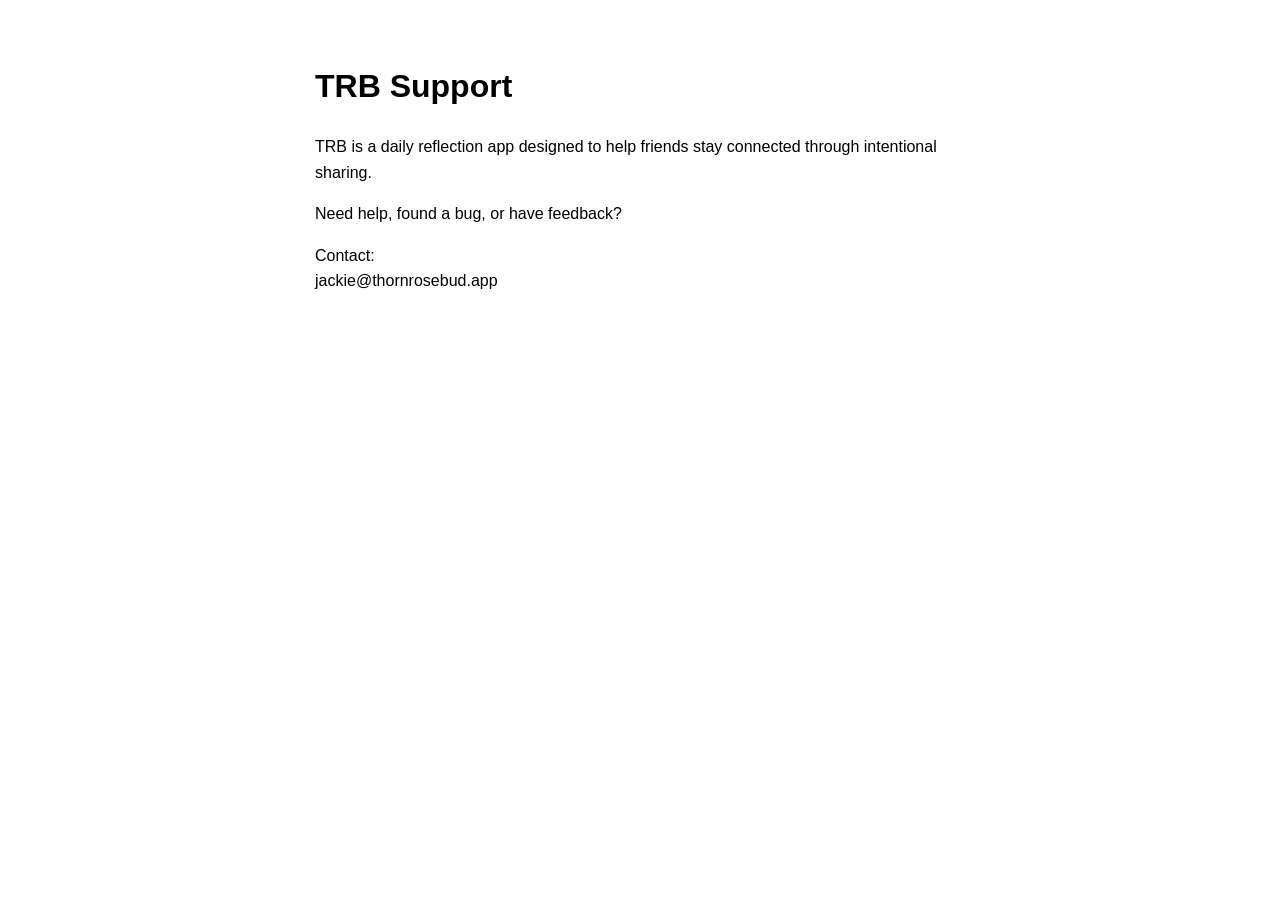
==== index.html @ 5b28309e "initial support page" ====
<!DOCTYPE html>
<html>
<head>
  <title>TRB Support</title>
  <meta name="viewport" content="width=device-width, initial-scale=1.0">
</head>

<body style="font-family: sans-serif; padding: 40px; max-width: 650px; margin: auto; line-height: 1.6;">
  
  <h1>TRB Support</h1>

  <p>
    TRB is a daily reflection app designed to help friends stay connected through intentional sharing.
  </p>

  <p>
    Need help, found a bug, or have feedback?
  </p>

  <p>
    Contact:<br>
    jackie@thornrosebud.app
  </p>

</body>
</html>
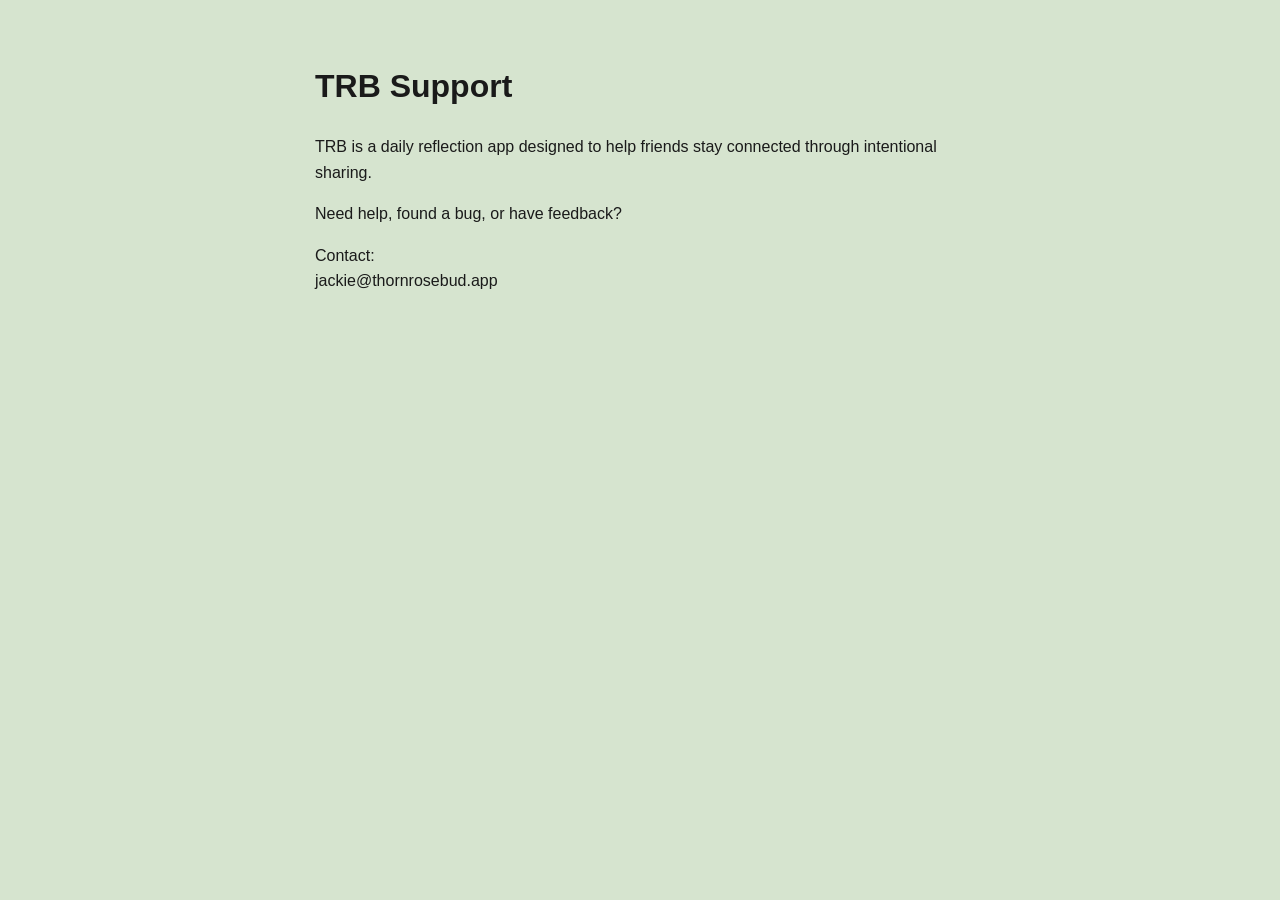
==== commit 1bcef01b: "update background color" ====
--- a/index.html
+++ b/index.html
@@ -5,8 +5,8 @@
   <meta name="viewport" content="width=device-width, initial-scale=1.0">
 </head>
 
-<body style="font-family: sans-serif; padding: 40px; max-width: 650px; margin: auto; line-height: 1.6;">
-  
+<body style="font-family: sans-serif; padding: 40px; max-width: 650px; margin: auto; line-height: 1.6; background-color: #D6E4CF; color: #1A1A1A;">
+
   <h1>TRB Support</h1>
 
   <p>
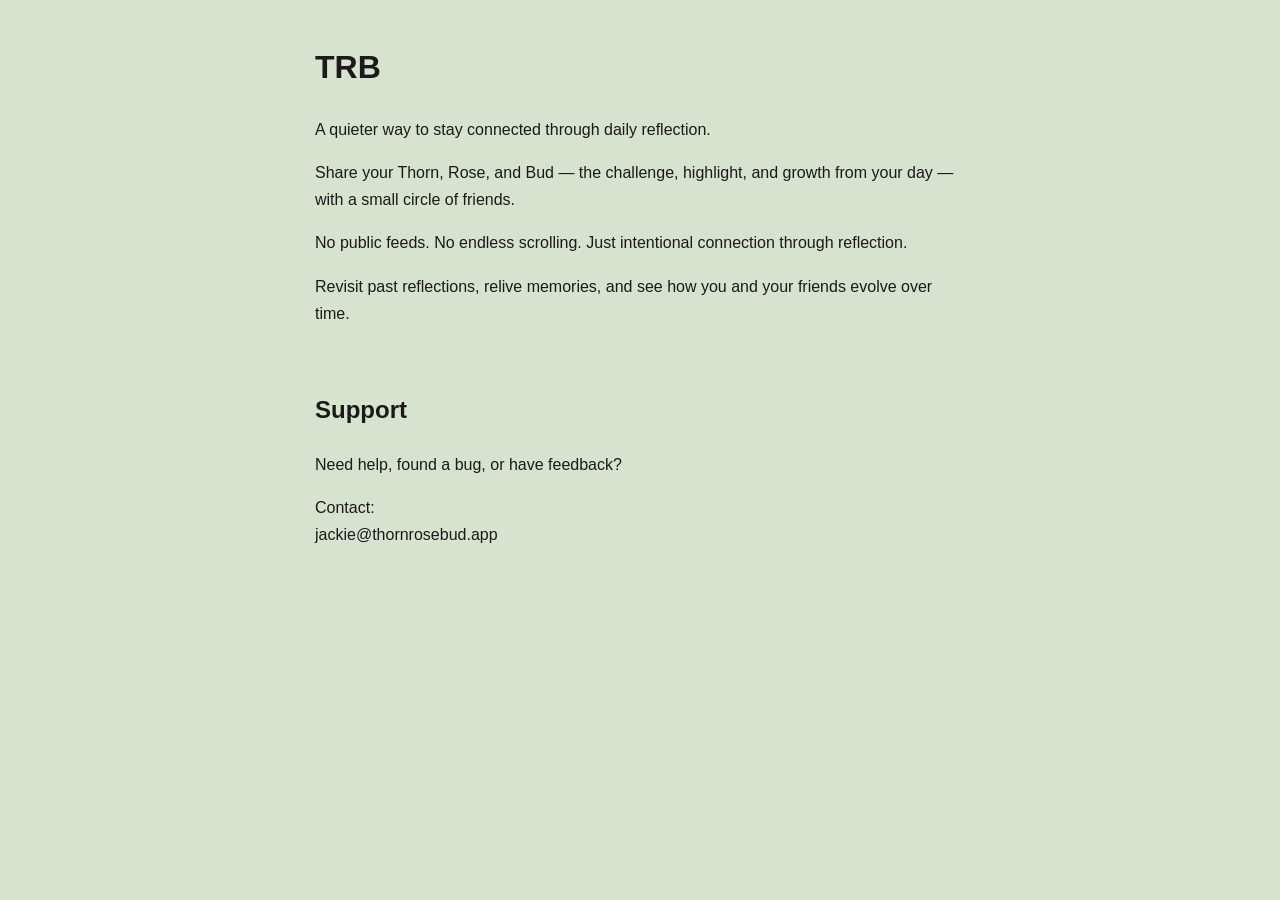
==== commit 96aa6d63: "update homepage" ====
--- a/index.html
+++ b/index.html
@@ -1,17 +1,26 @@
-<!DOCTYPE html>
-<html>
-<head>
-  <title>TRB Support</title>
-  <meta name="viewport" content="width=device-width, initial-scale=1.0">
-</head>
+<body style="font-family: sans-serif; padding: 40px; max-width: 650px; margin: auto; line-height: 1.7; background-color: #D6E4CF; color: #1A1A1A;">
 
-<body style="font-family: sans-serif; padding: 40px; max-width: 650px; margin: auto; line-height: 1.6; background-color: #D6E4CF; color: #1A1A1A;">
-
-  <h1>TRB Support</h1>
+  <h1>TRB</h1>
 
   <p>
-    TRB is a daily reflection app designed to help friends stay connected through intentional sharing.
+    A quieter way to stay connected through daily reflection.
   </p>
+
+  <p>
+    Share your Thorn, Rose, and Bud — the challenge, highlight, and growth from your day — with a small circle of friends.
+  </p>
+
+  <p>
+    No public feeds. No endless scrolling. Just intentional connection through reflection.
+  </p>
+
+  <p>
+    Revisit past reflections, relive memories, and see how you and your friends evolve over time.
+  </p>
+
+  <br>
+
+  <h2>Support</h2>
 
   <p>
     Need help, found a bug, or have feedback?
@@ -23,5 +32,3 @@
   </p>
 
 </body>
-</html>
-
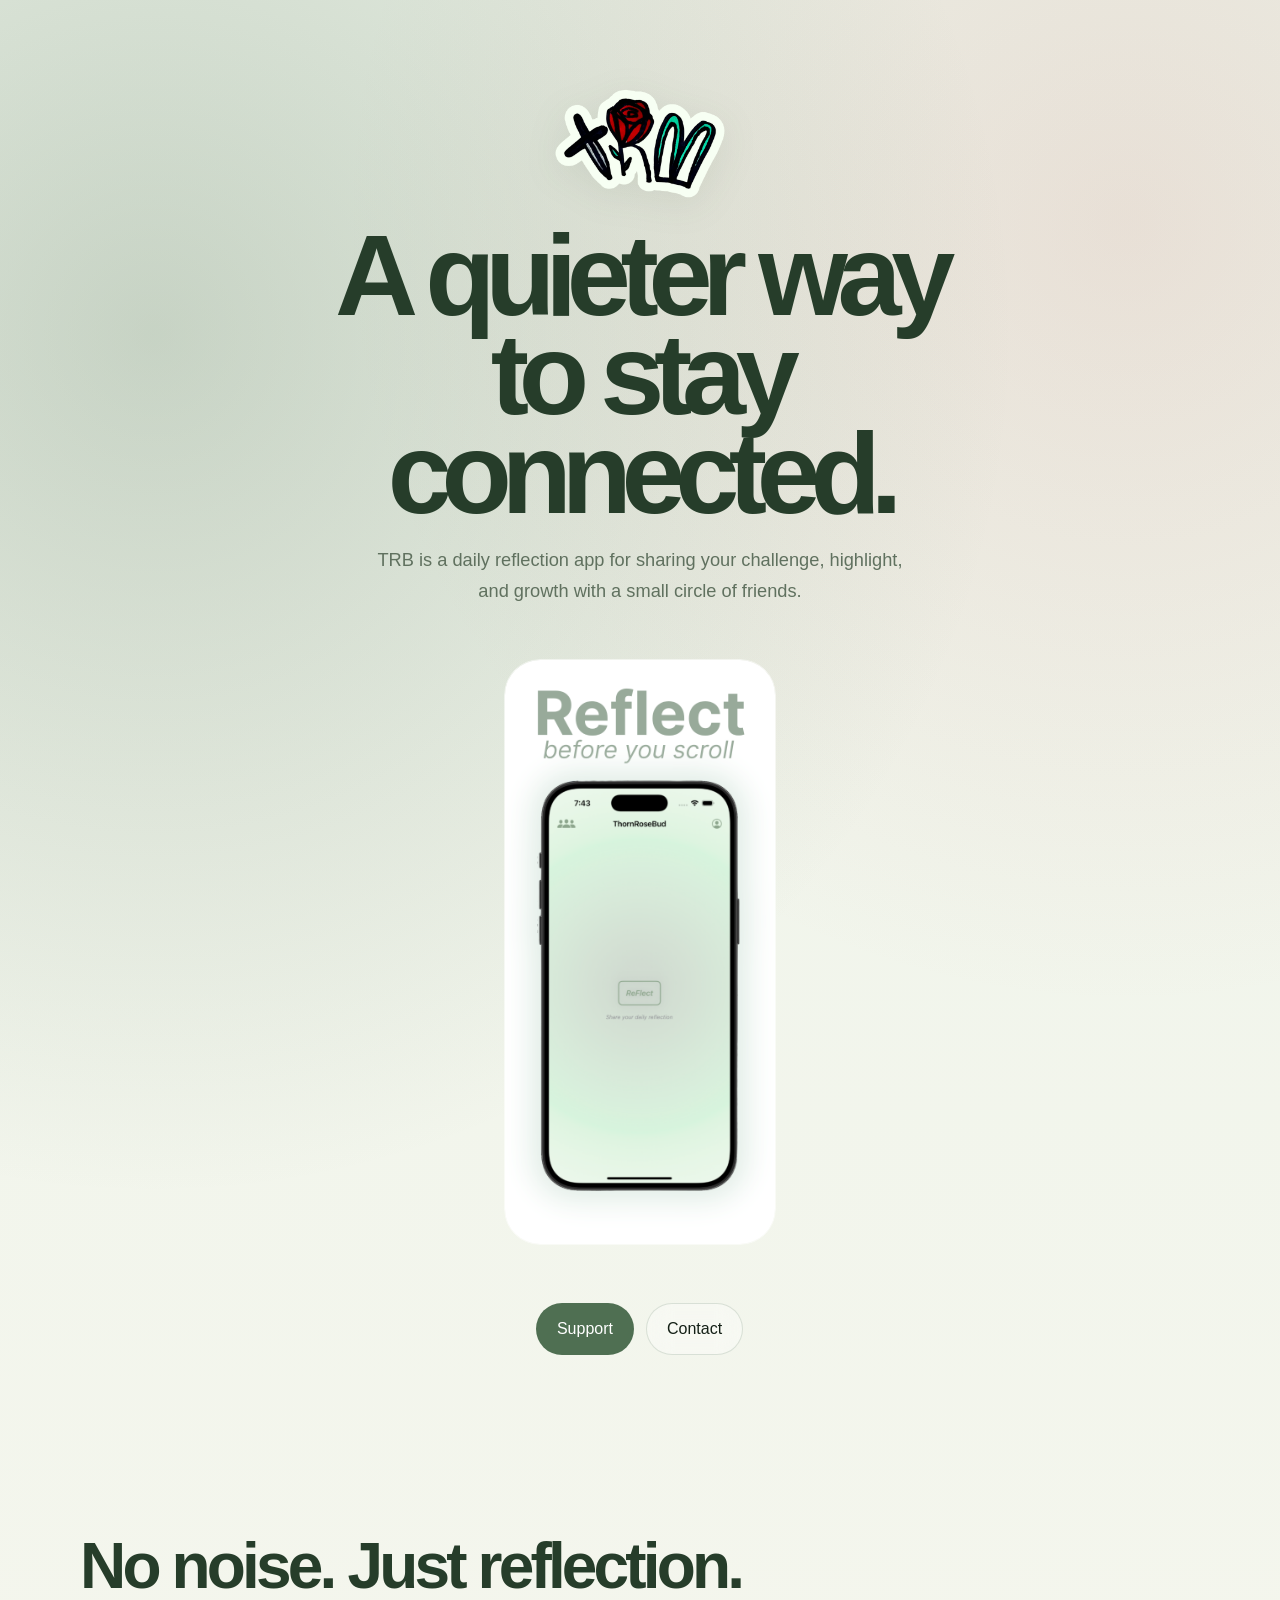
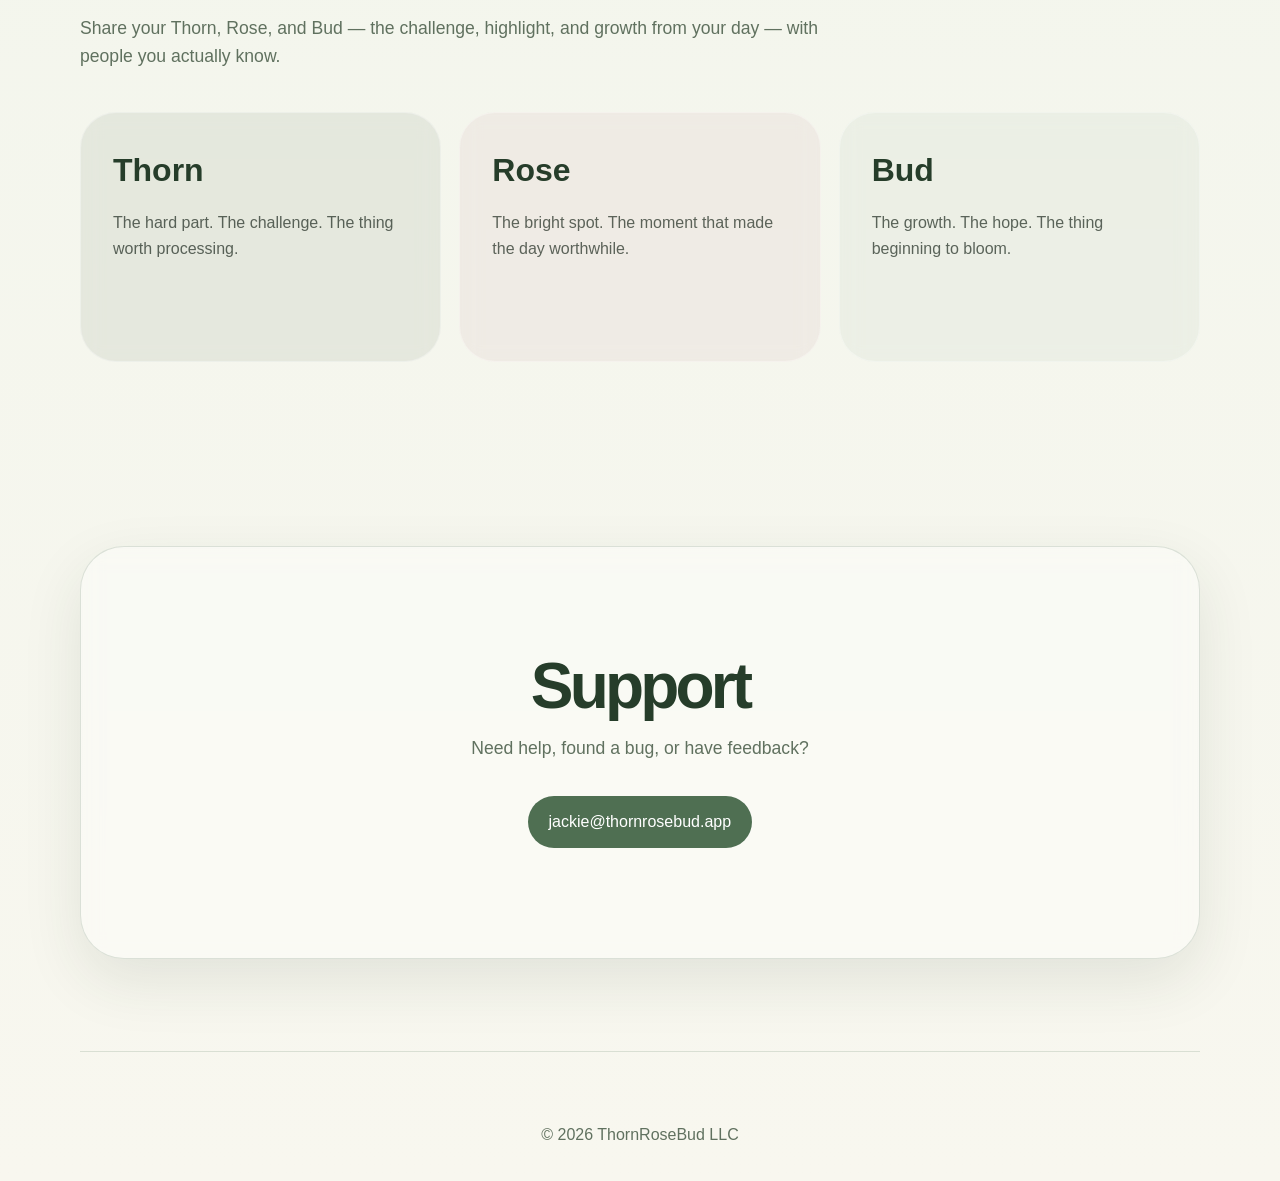
==== commit 29cb8372: "refine" ====
--- a/index.html
+++ b/index.html
@@ -1,34 +1,172 @@
-<body style="font-family: sans-serif; padding: 40px; max-width: 650px; margin: auto; line-height: 1.7; background-color: #D6E4CF; color: #1A1A1A;">
+<!DOCTYPE html>
+<html lang="en">
+<head>
+  <meta charset="UTF-8" />
+  <meta name="viewport" content="width=device-width, initial-scale=1.0" />
 
-  <h1>TRB</h1>
+  <title>TRB | ThornRoseBud</title>
 
-  <p>
-    A quieter way to stay connected through daily reflection.
-  </p>
+  <link rel="stylesheet" href="css/styles.css" />
+</head>
 
-  <p>
-    Share your Thorn, Rose, and Bud — the challenge, highlight, and growth from your day — with a small circle of friends.
-  </p>
+<body>
 
-  <p>
-    No public feeds. No endless scrolling. Just intentional connection through reflection.
-  </p>
+  <main class="container">
 
-  <p>
-    Revisit past reflections, relive memories, and see how you and your friends evolve over time.
-  </p>
+    <section class="centered-hero">
 
-  <br>
+      <img
+        class="main-logo"
+        src="assets/TRBLOGO.svg"
+        alt="TRB Logo"
+      />
 
-  <h2>Support</h2>
+    </section>
 
-  <p>
-    Need help, found a bug, or have feedback?
-  </p>
+    <section class="hero">
 
-  <p>
-    Contact:<br>
-    jackie@thornrosebud.app
-  </p>
+      <div class="hero-copy">
+
+        <h1>
+          A quieter way<br>
+          to stay connected.
+        </h1>
+
+        <p class="hero-description">
+          TRB is a daily reflection app for sharing your challenge,
+          highlight, and growth with a small circle of friends.
+        </p>
+
+        <div class="carousel-window">
+
+          <div class="screenshots">
+
+            <img
+              class="app-screenshot"
+              src="assets/reflect.png"
+              alt="TRB reflection screen"
+            />
+
+            <img
+              class="app-screenshot"
+              src="assets/TRBTogether.png"
+              alt="TRB together screen"
+            />
+
+            <img
+              class="app-screenshot"
+              src="assets/calendarreflection.png"
+              alt="TRB calendar reflection screen"
+            />
+
+          </div>
+
+        </div>
+
+        <div class="buttons">
+
+          <a
+            class="button primary"
+            href="#support"
+          >
+            Support
+          </a>
+
+          <a
+            class="button"
+            href="mailto:jackie@thornrosebud.app"
+          >
+            Contact
+          </a>
+
+        </div>
+
+      </div>
+
+    </section>
+
+    <section id="about">
+
+      <div class="section-heading">
+
+        <h2>
+          No noise. Just reflection.
+        </h2>
+
+        <p>
+          Share your Thorn, Rose, and Bud — the challenge,
+          highlight, and growth from your day — with people
+          you actually know.
+        </p>
+
+      </div>
+
+      <div class="trb-row">
+
+        <div class="trb-card thorn">
+
+          <h3>Thorn</h3>
+
+          <p>
+            The hard part. The challenge.
+            The thing worth processing.
+          </p>
+
+        </div>
+
+        <div class="trb-card rose">
+
+          <h3>Rose</h3>
+
+          <p>
+            The bright spot. The moment
+            that made the day worthwhile.
+          </p>
+
+        </div>
+
+        <div class="trb-card bud">
+
+          <h3>Bud</h3>
+
+          <p>
+            The growth. The hope.
+            The thing beginning to bloom.
+          </p>
+
+        </div>
+
+      </div>
+
+    </section>
+
+    <section id="support">
+
+      <div class="cta">
+
+        <h2>Support</h2>
+
+        <p>
+          Need help, found a bug,
+          or have feedback?
+        </p>
+
+        <a
+          class="button primary"
+          href="mailto:jackie@thornrosebud.app"
+        >
+          jackie@thornrosebud.app
+        </a>
+
+      </div>
+
+    </section>
+
+    <footer>
+      © 2026 ThornRoseBud LLC
+    </footer>
+
+  </main>
 
 </body>
+</html>
--- a/css/styles.css
+++ b/css/styles.css
@@ -0,0 +1,401 @@
+* {
+  margin: 0;
+  padding: 0;
+  box-sizing: border-box;
+}
+
+:root {
+  --paper: #eef4ea;
+  --paper-warm: #f8f7ef;
+
+  --ink: #142016;
+  --muted: #60715f;
+
+  --green: #4f6f52;
+  --deep-green: #263d2a;
+
+  --line: rgba(79, 111, 82, 0.18);
+
+  --glass: rgba(255, 255, 255, 0.34);
+}
+
+html {
+  scroll-behavior: smooth;
+}
+
+body {
+  min-height: 100vh;
+
+  font-family:
+    -apple-system,
+    BlinkMacSystemFont,
+    "Inter",
+    "Segoe UI",
+    sans-serif;
+
+  color: var(--ink);
+
+  background:
+    radial-gradient(
+      circle at 12% 12%,
+      rgba(79, 111, 82, 0.25),
+      transparent 32%
+    ),
+    radial-gradient(
+      circle at 88% 8%,
+      rgba(201, 130, 122, 0.18),
+      transparent 28%
+    ),
+    linear-gradient(
+      180deg,
+      var(--paper) 0%,
+      var(--paper-warm) 100%
+    );
+
+  line-height: 1.6;
+}
+
+body::before {
+  content: "";
+
+  position: fixed;
+  inset: 0;
+
+  pointer-events: none;
+
+  background-image:
+    radial-gradient(
+      rgba(20, 32, 22, 0.08) 0.5px,
+      transparent 0.5px
+    );
+
+  background-size: 18px 18px;
+
+  opacity: 0.14;
+}
+
+.container {
+  width: min(1120px, calc(100% - 40px));
+  margin: 0 auto;
+}
+
+/* LOGO */
+
+.centered-hero {
+  display: flex;
+  justify-content: center;
+  align-items: center;
+
+  padding-top: 54px;
+  padding-bottom: 0;
+}
+
+.main-logo {
+  width: 180px;
+  height: auto;
+
+  margin-bottom: -8px;
+
+  filter:
+    drop-shadow(
+      0 8px 18px rgba(38, 61, 42, 0.08)
+    );
+}
+
+/* HERO */
+
+.hero {
+  min-height: auto;
+
+  display: flex;
+  align-items: center;
+  justify-content: center;
+
+  text-align: center;
+
+  padding: 0 0 90px;
+}
+
+.hero-copy {
+  max-width: 760px;
+}
+
+h1 {
+  font-size: clamp(4.6rem, 9vw, 7.4rem);
+
+  line-height: 0.86;
+
+  letter-spacing: -0.09em;
+
+  color: var(--deep-green);
+
+  margin-bottom: 22px;
+}
+
+.hero-description {
+  max-width: 560px;
+
+  margin: 0 auto 28px;
+
+  color: var(--muted);
+
+  font-size: 1.14rem;
+
+  line-height: 1.7;
+}
+
+/* SCREENSHOTS */
+
+.carousel-window {
+  width: 320px;
+  max-width: 82vw;
+
+  margin: 18px auto 34px;
+
+  padding: 24px;
+}
+
+.screenshots {
+  display: flex;
+
+  overflow-x: auto;
+
+  scroll-snap-type: x mandatory;
+
+  scrollbar-width: none;
+
+  border-radius: 36px;
+}
+
+.screenshots::-webkit-scrollbar {
+  display: none;
+}
+
+.app-screenshot {
+  flex: 0 0 100%;
+
+  width: 100%;
+  height: auto;
+
+  scroll-snap-align: center;
+
+  border-radius: 36px;
+
+  /* box-shadow:
+    0 24px 64px rgba(38, 61, 42, 0.16); */
+
+  border:
+    1px solid rgba(255, 255, 255, 0.55);
+}
+
+/* BUTTONS */
+
+.buttons {
+  display: flex;
+  justify-content: center;
+  flex-wrap: wrap;
+
+  gap: 12px;
+}
+
+.button {
+  display: inline-flex;
+  align-items: center;
+  justify-content: center;
+
+  min-height: 46px;
+
+  padding: 12px 20px;
+
+  border-radius: 999px;
+
+  border: 1px solid var(--line);
+
+  background: var(--glass);
+
+  backdrop-filter: blur(12px);
+
+  color: var(--ink);
+
+  text-decoration: none;
+
+  font-weight: 500;
+
+  transition: 0.2s ease;
+}
+
+.button.primary {
+  background: var(--green);
+  color: white;
+}
+
+.button:hover {
+  transform: translateY(-2px);
+
+  box-shadow:
+    0 14px 32px rgba(38, 61, 42, 0.14);
+}
+
+/* SECTIONS */
+
+section {
+  padding: 92px 0;
+}
+
+.section-heading {
+  max-width: 760px;
+
+  margin-bottom: 42px;
+}
+
+h2 {
+  font-size: clamp(2.4rem, 5vw, 4.8rem);
+
+  line-height: 0.92;
+
+  letter-spacing: -0.06em;
+
+  color: var(--deep-green);
+
+  margin-bottom: 18px;
+}
+
+.section-heading p {
+  color: var(--muted);
+
+  font-size: 1.1rem;
+}
+
+/* TRB CARDS */
+
+.trb-row {
+  display: grid;
+
+  grid-template-columns: repeat(3, 1fr);
+
+  gap: 18px;
+}
+
+.trb-card {
+  min-height: 250px;
+
+  padding: 32px;
+
+  border-radius: 36px;
+
+  border:
+    1px solid rgba(255,255,255,0.34);
+
+  backdrop-filter: blur(10px);
+
+  -webkit-backdrop-filter: blur(10px);
+}
+
+.trb-card h3 {
+  font-size: 2rem;
+
+  margin-bottom: 14px;
+
+  color: var(--deep-green);
+}
+
+.trb-card p {
+  color: rgba(20, 32, 22, 0.68);
+}
+
+.trb-card.thorn {
+  background: rgba(92, 108, 90, 0.10);
+}
+
+.trb-card.rose {
+  background: rgba(214, 188, 188, 0.18);
+}
+
+.trb-card.bud {
+  background: rgba(197, 214, 198, 0.20);
+}
+
+/* CTA */
+
+.cta {
+  text-align: center;
+
+  padding: 110px 24px;
+
+  border-radius: 44px;
+
+  border: 1px solid var(--line);
+
+  background: rgba(255, 255, 255, 0.34);
+
+  backdrop-filter: blur(10px);
+
+  box-shadow:
+    0 22px 60px rgba(38, 61, 42, 0.1);
+}
+
+.cta p {
+  max-width: 560px;
+
+  margin: 0 auto 34px;
+
+  color: var(--muted);
+
+  font-size: 1.1rem;
+}
+
+/* FOOTER */
+
+footer {
+  padding: 70px 0 34px;
+
+  border-top: 1px solid var(--line);
+
+  color: var(--muted);
+
+  text-align: center;
+}
+
+/* MOBILE */
+
+@media (max-width: 900px) {
+
+  .trb-row {
+    grid-template-columns: 1fr;
+  }
+
+}
+
+@media (max-width: 620px) {
+
+  .container {
+    width: min(100% - 28px, 1120px);
+  }
+
+  .centered-hero {
+    padding-top: 56px;
+  }
+
+  .main-logo {
+    width: 150px;
+  }
+
+  .hero {
+    padding: 0 0 72px;
+  }
+
+  h1 {
+    font-size: clamp(3.4rem, 18vw, 5.4rem);
+  }
+
+  section {
+    padding: 72px 0;
+  }
+
+  .cta {
+    padding: 76px 20px;
+
+    border-radius: 34px;
+  }
+
+}
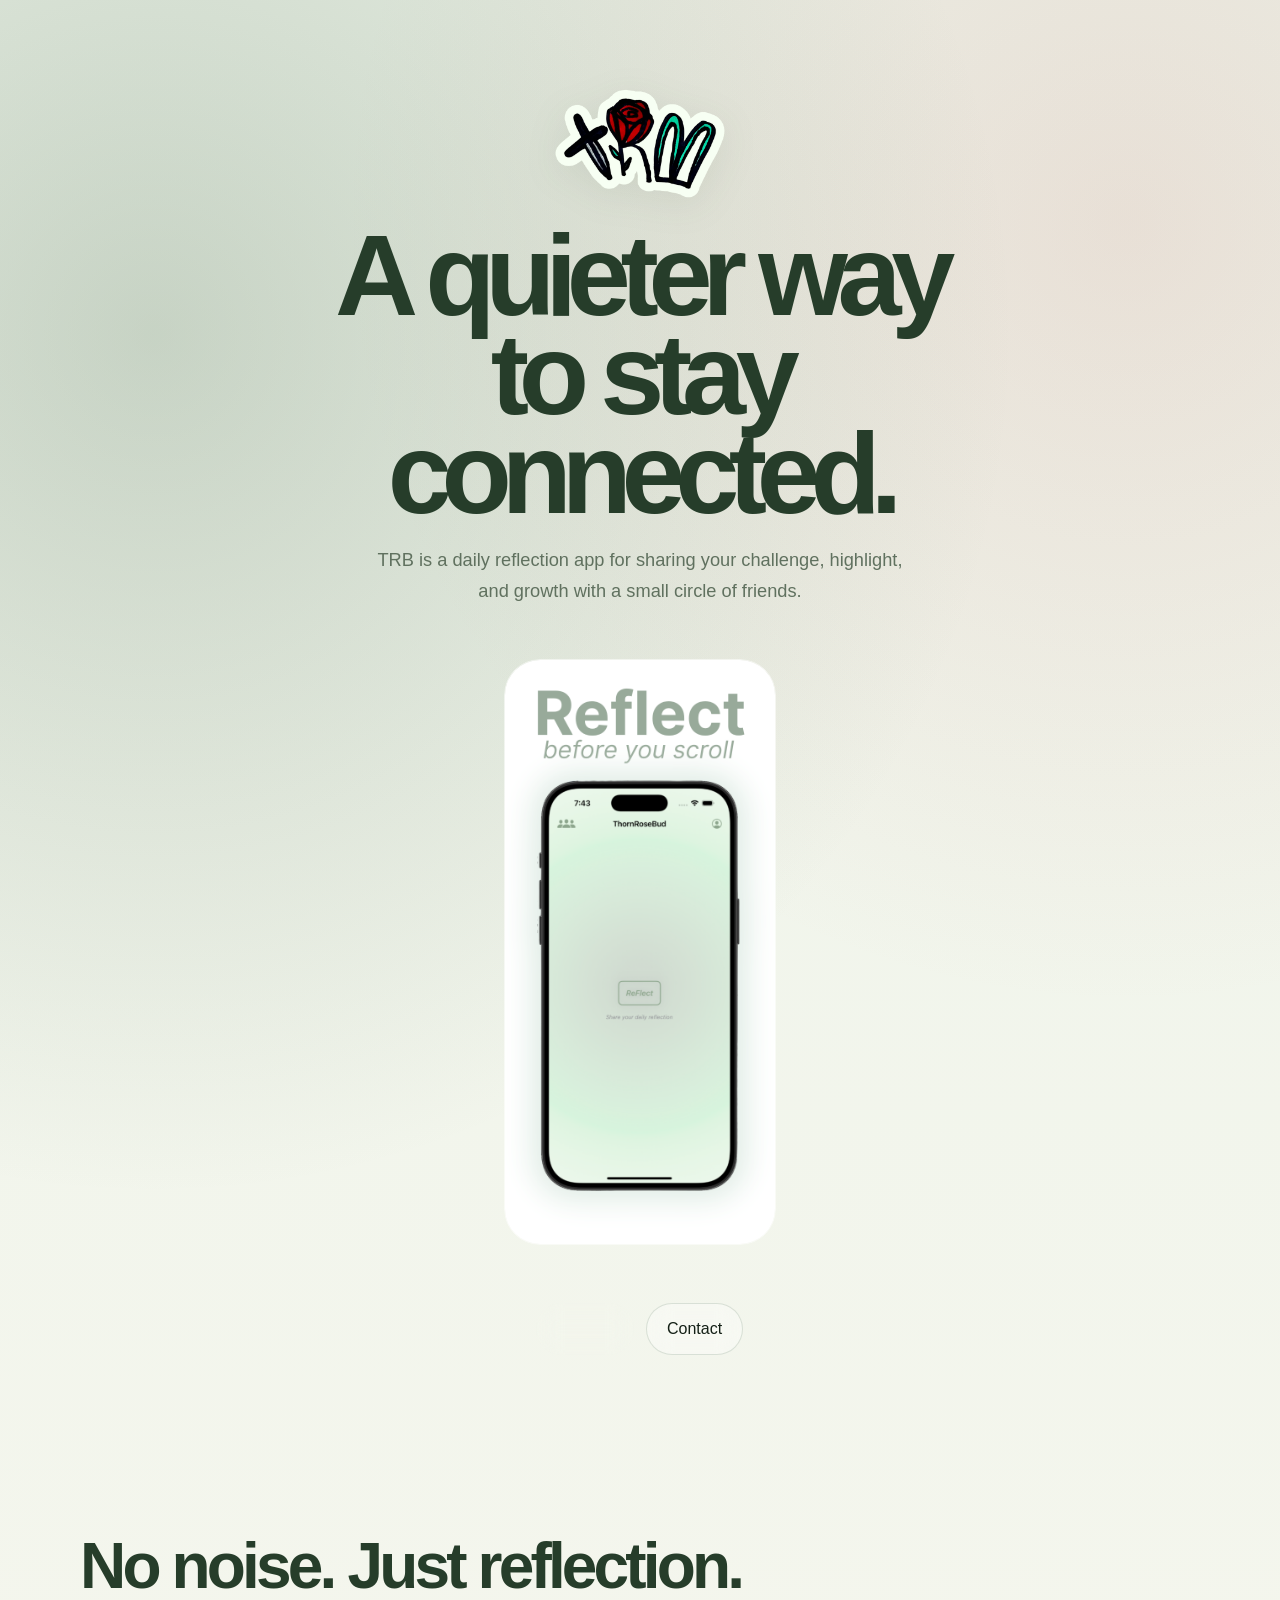
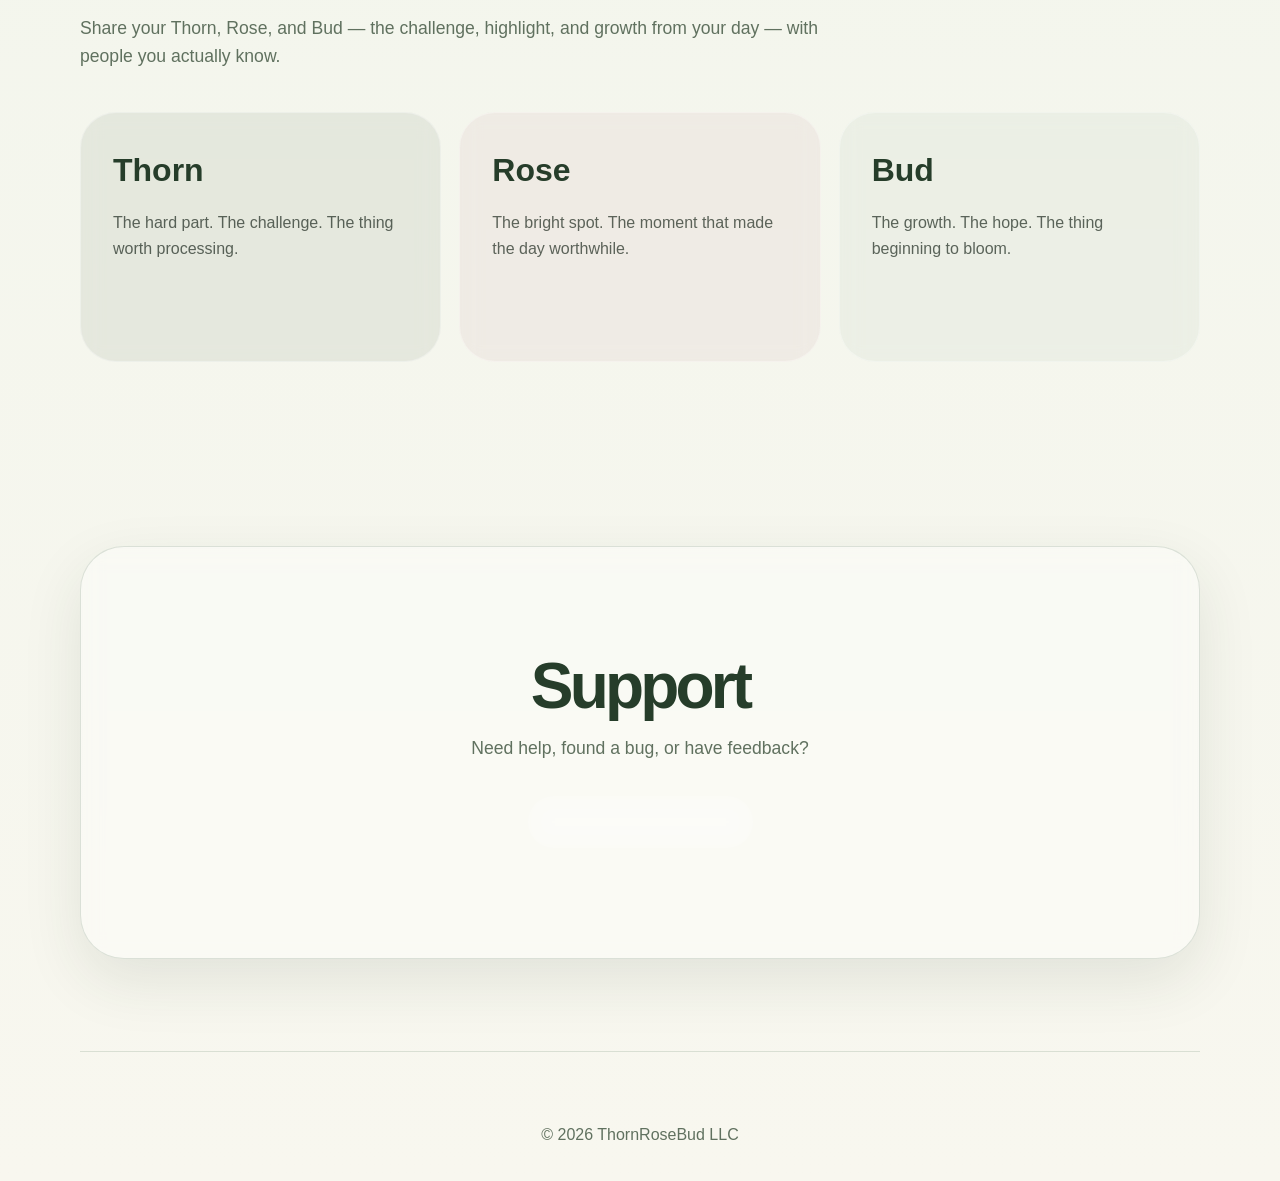
==== commit fe9acbbc: "favicon" ====
--- a/index.html
+++ b/index.html
@@ -3,8 +3,9 @@
 <head>
   <meta charset="UTF-8" />
   <meta name="viewport" content="width=device-width, initial-scale=1.0" />
-
-  <title>TRB | ThornRoseBud</title>
+<link rel="icon" type="image/png" href="./assets/favicon.png">
+<link rel="shortcut icon" type="image/png" href="./assets/favicon.png">
+<link rel="apple-touch-icon" href="./assets/favicon.png">  <title>TRB | ThornRoseBud</title>
 
   <link rel="stylesheet" href="css/styles.css" />
 </head>
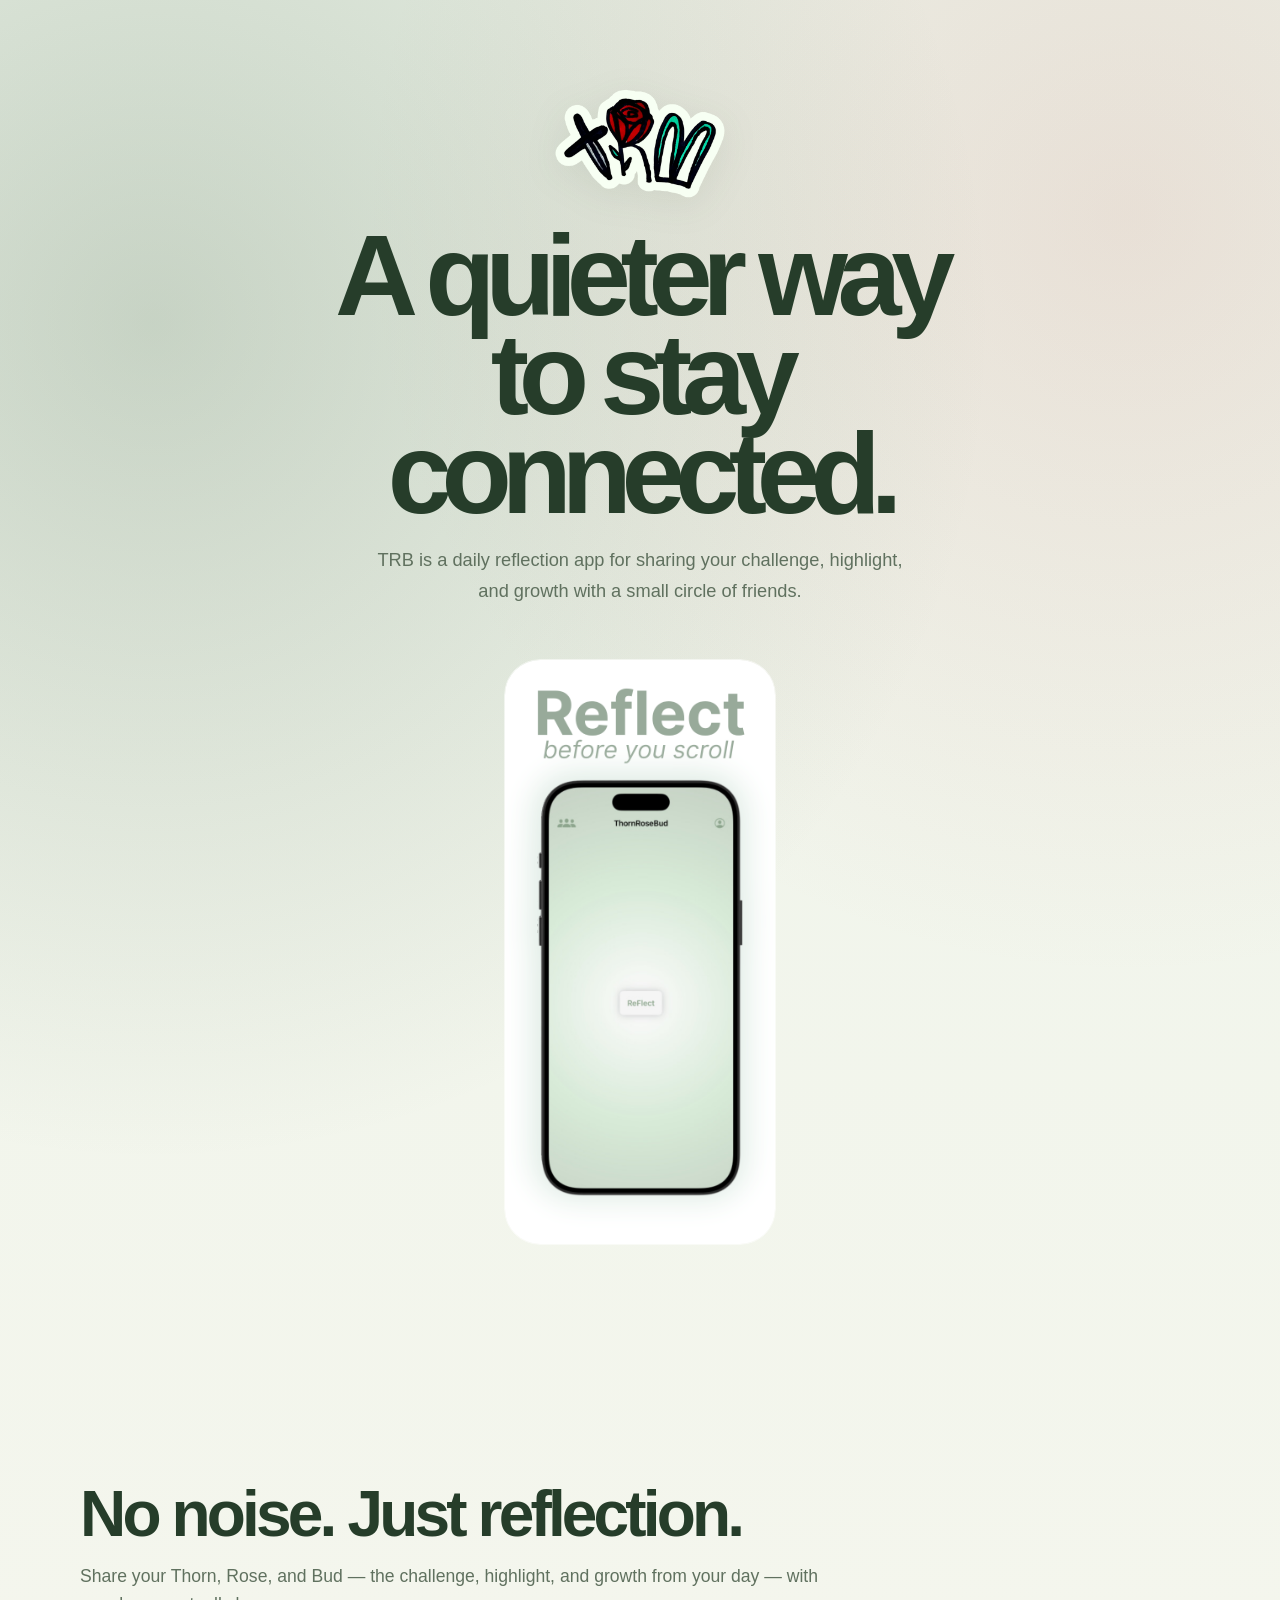
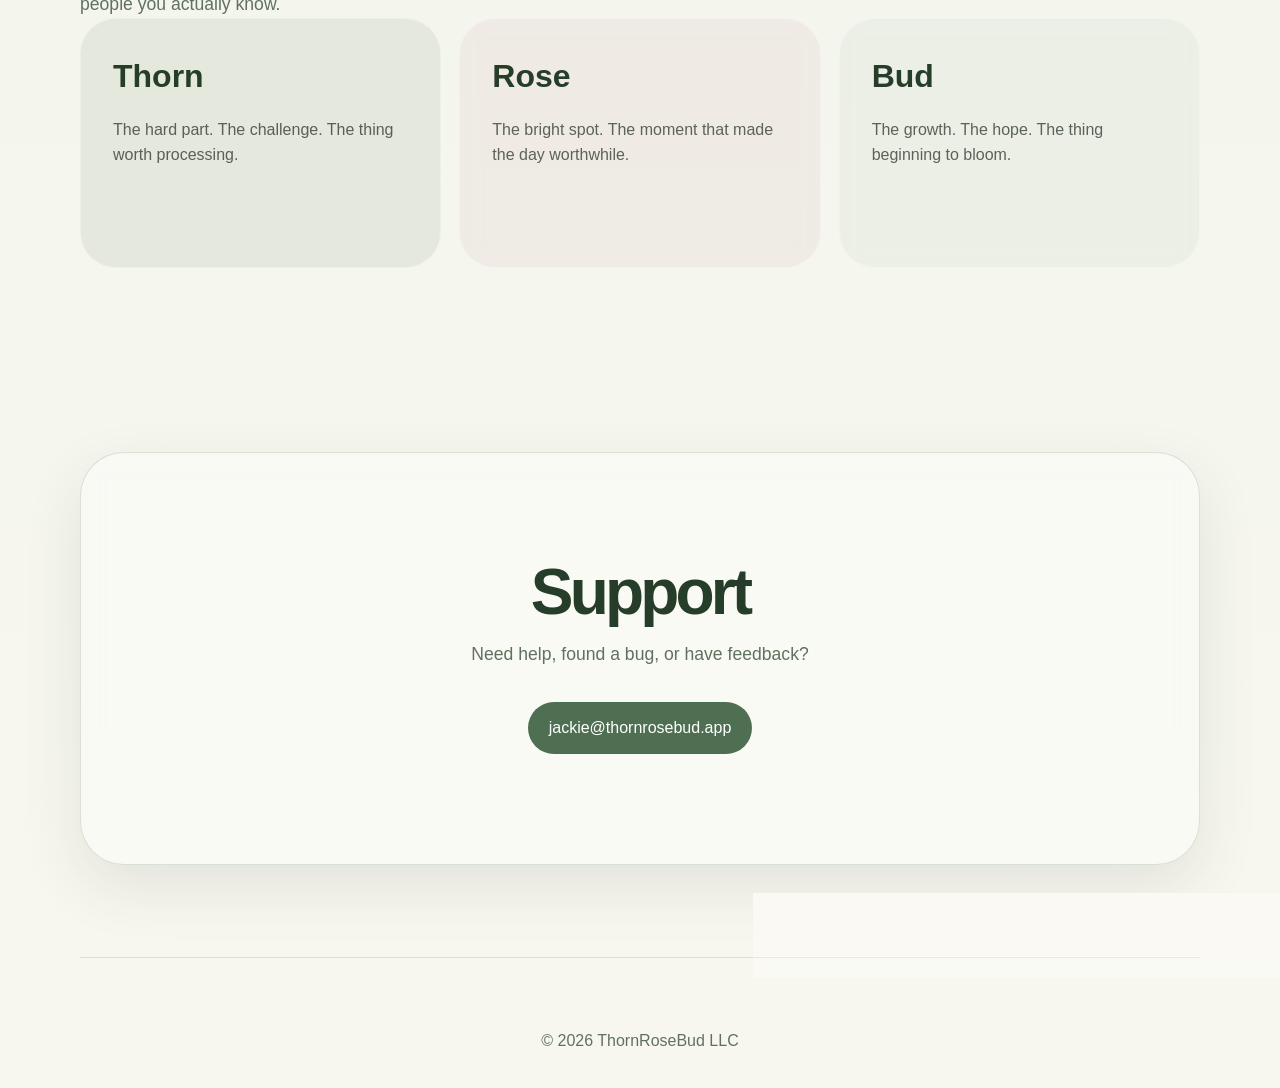
==== commit ab237037: "white button preview" ====
--- a/index.html
+++ b/index.html
@@ -66,7 +66,7 @@
 
         <div class="buttons">
 
-          <a
+          <!-- <a
             class="button primary"
             href="#support"
           >
@@ -78,7 +78,7 @@
             href="mailto:jackie@thornrosebud.app"
           >
             Contact
-          </a>
+          </a> -->
 
         </div>
 
--- a/css/styles.css
+++ b/css/styles.css
@@ -243,9 +243,8 @@
 }
 
 .section-heading {
+  margin-top: 0px;
   max-width: 760px;
-
-  margin-bottom: 42px;
 }
 
 h2 {
@@ -380,9 +379,13 @@
     width: 150px;
   }
 
-  .hero {
-    padding: 0 0 72px;
-  }
+.hero {
+  padding: 0 0 40px;
+}
+
+#about {
+  padding-top: 32px;
+}
 
   h1 {
     font-size: clamp(3.4rem, 18vw, 5.4rem);
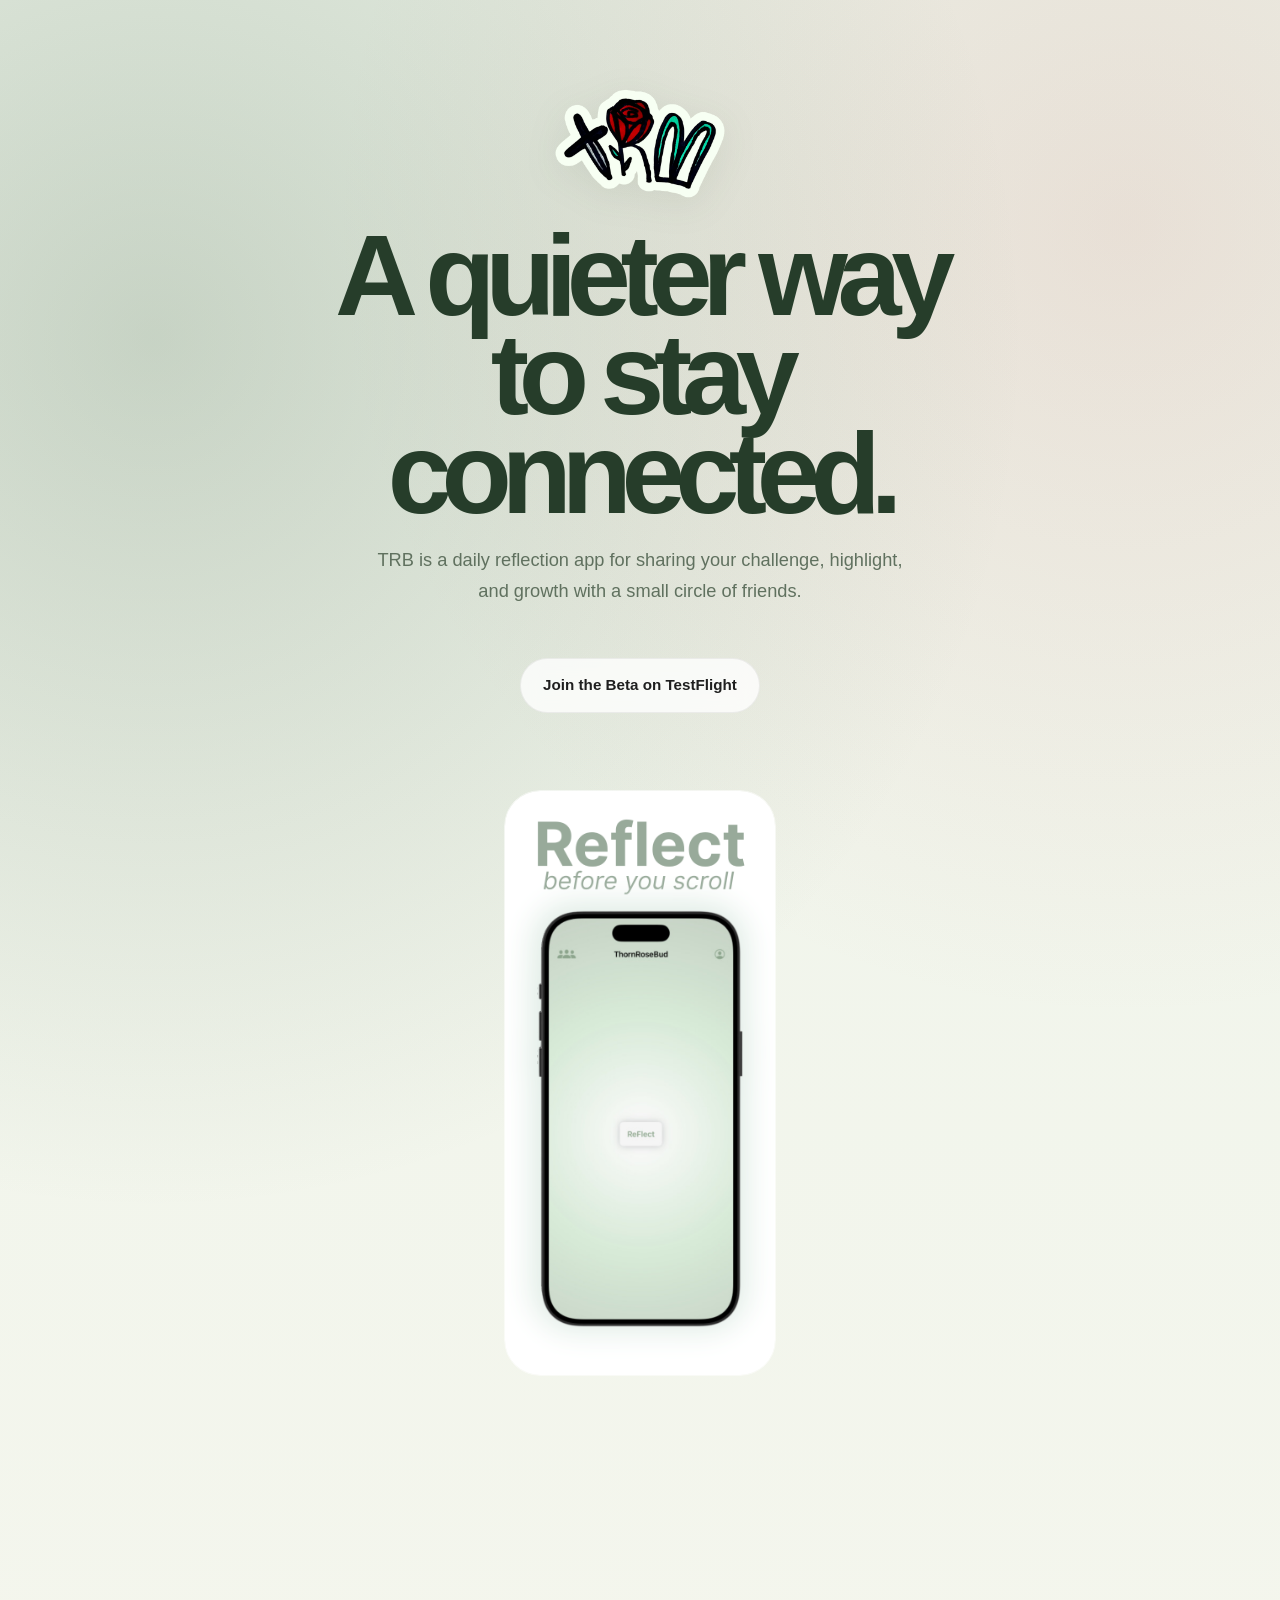
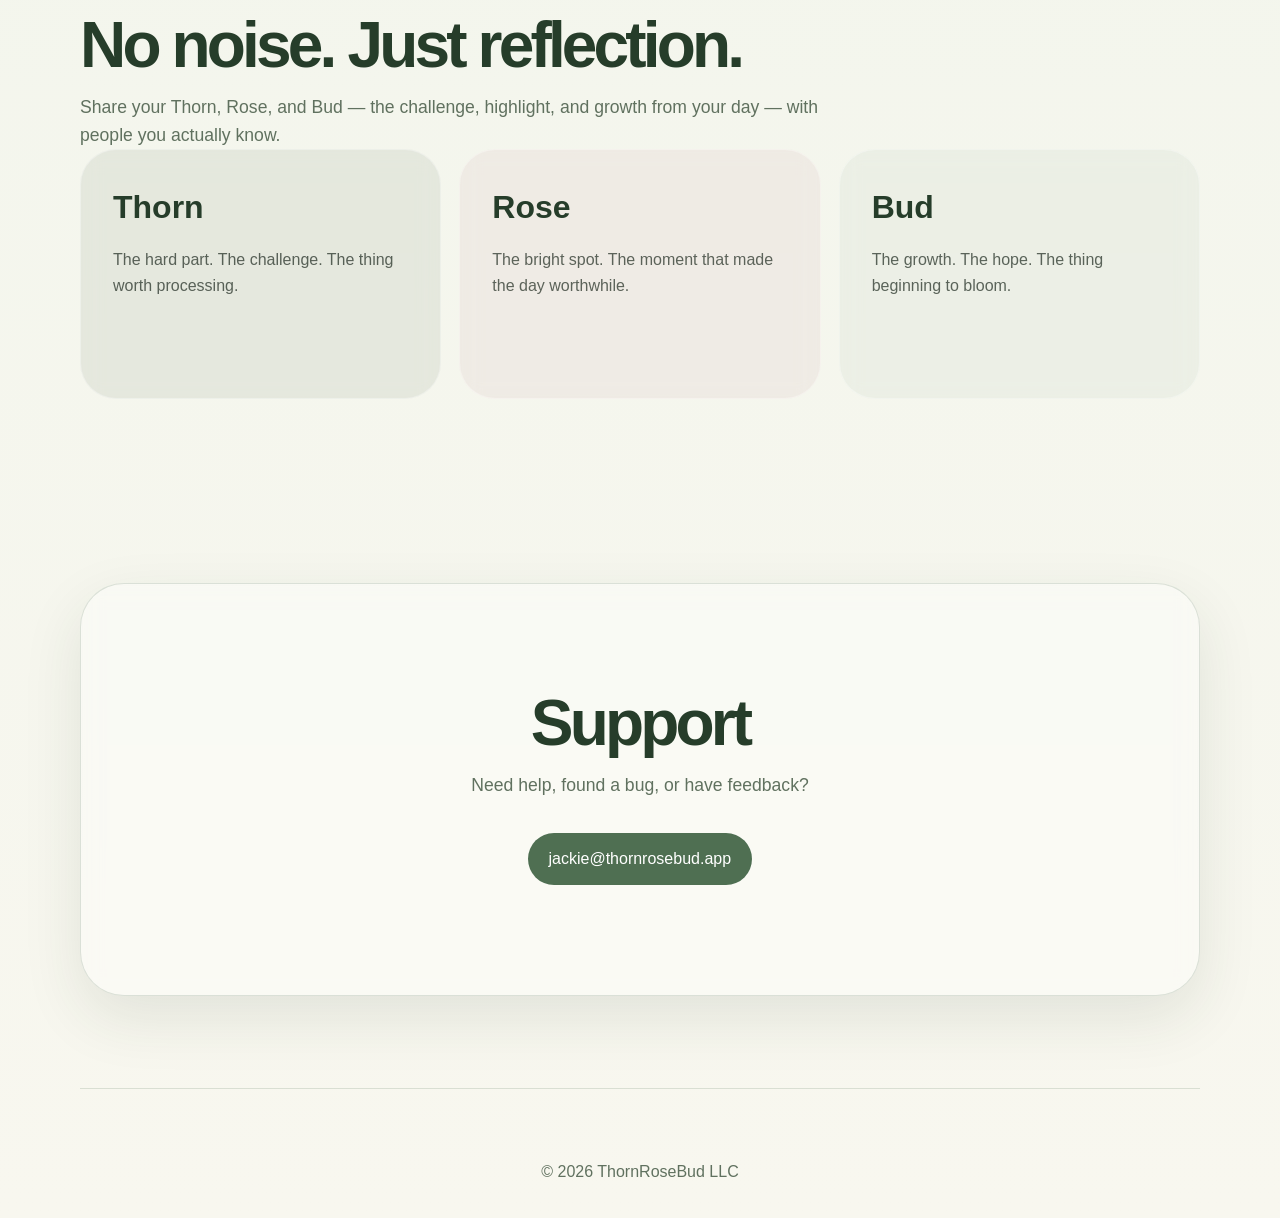
==== commit fd7d1e7d: "add testflight link" ====
--- a/index.html
+++ b/index.html
@@ -38,6 +38,15 @@
           highlight, and growth with a small circle of friends.
         </p>
 
+        <a
+  class="testflight-button"
+  href="https://testflight.apple.com/join/8fgBptCW"
+  target="_blank"
+  rel="noopener noreferrer"
+>
+  Join the Beta on TestFlight
+</a>
+
         <div class="carousel-window">
 
           <div class="screenshots">
@@ -64,7 +73,8 @@
 
         </div>
 
-        <div class="buttons">
+  
+        <!-- <div class="buttons"> -->
 
           <!-- <a
             class="button primary"
@@ -80,7 +90,7 @@
             Contact
           </a> -->
 
-        </div>
+        <!-- </div> -->
 
       </div>
 
--- a/css/styles.css
+++ b/css/styles.css
@@ -74,6 +74,9 @@
   opacity: 0.14;
 }
 
+
+
+
 .container {
   width: min(1120px, calc(100% - 40px));
   margin: 0 auto;
@@ -265,6 +268,44 @@
   font-size: 1.1rem;
 }
 
+.testflight-button {
+  display: inline-flex;
+  align-items: center;
+  justify-content: center;
+
+  margin-top: 1.4rem;
+  margin-bottom: 2.2rem;
+
+  padding: 0.9rem 1.4rem;
+
+  border-radius: 999px;
+
+  background: rgba(255, 255, 255, 0.78);
+
+  border: 1px solid rgba(0, 0, 0, 0.06);
+
+  color: #1f1f1f;
+  text-decoration: none;
+  font-weight: 600;
+  font-size: 0.95rem;
+
+  backdrop-filter: blur(10px);
+
+  transition:
+    transform 0.2s ease,
+    background 0.2s ease,
+    box-shadow 0.2s ease;
+}
+
+.testflight-button:hover {
+  transform: translateY(-1px);
+
+  background: rgba(255, 255, 255, 0.92);
+
+  box-shadow:
+    0 10px 30px rgba(88, 140, 110, 0.12);
+}
+
 /* TRB CARDS */
 
 .trb-row {
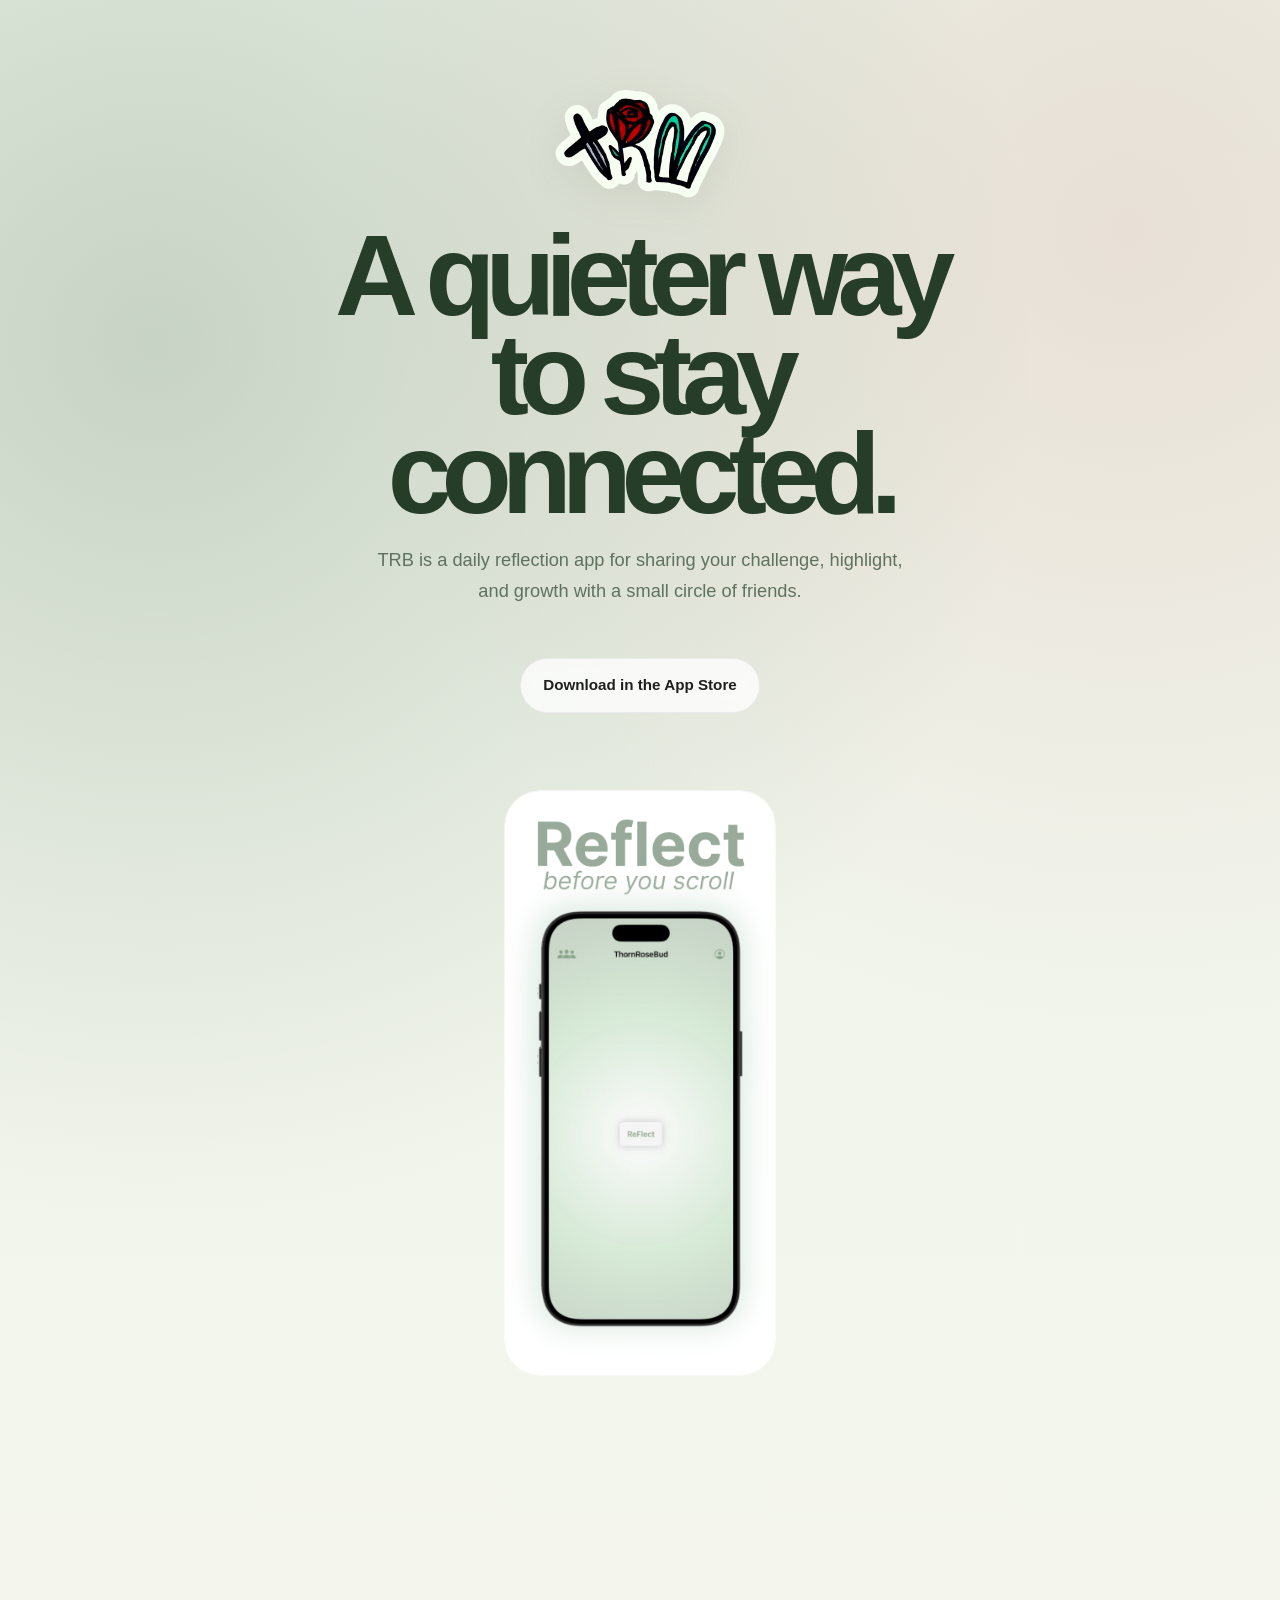
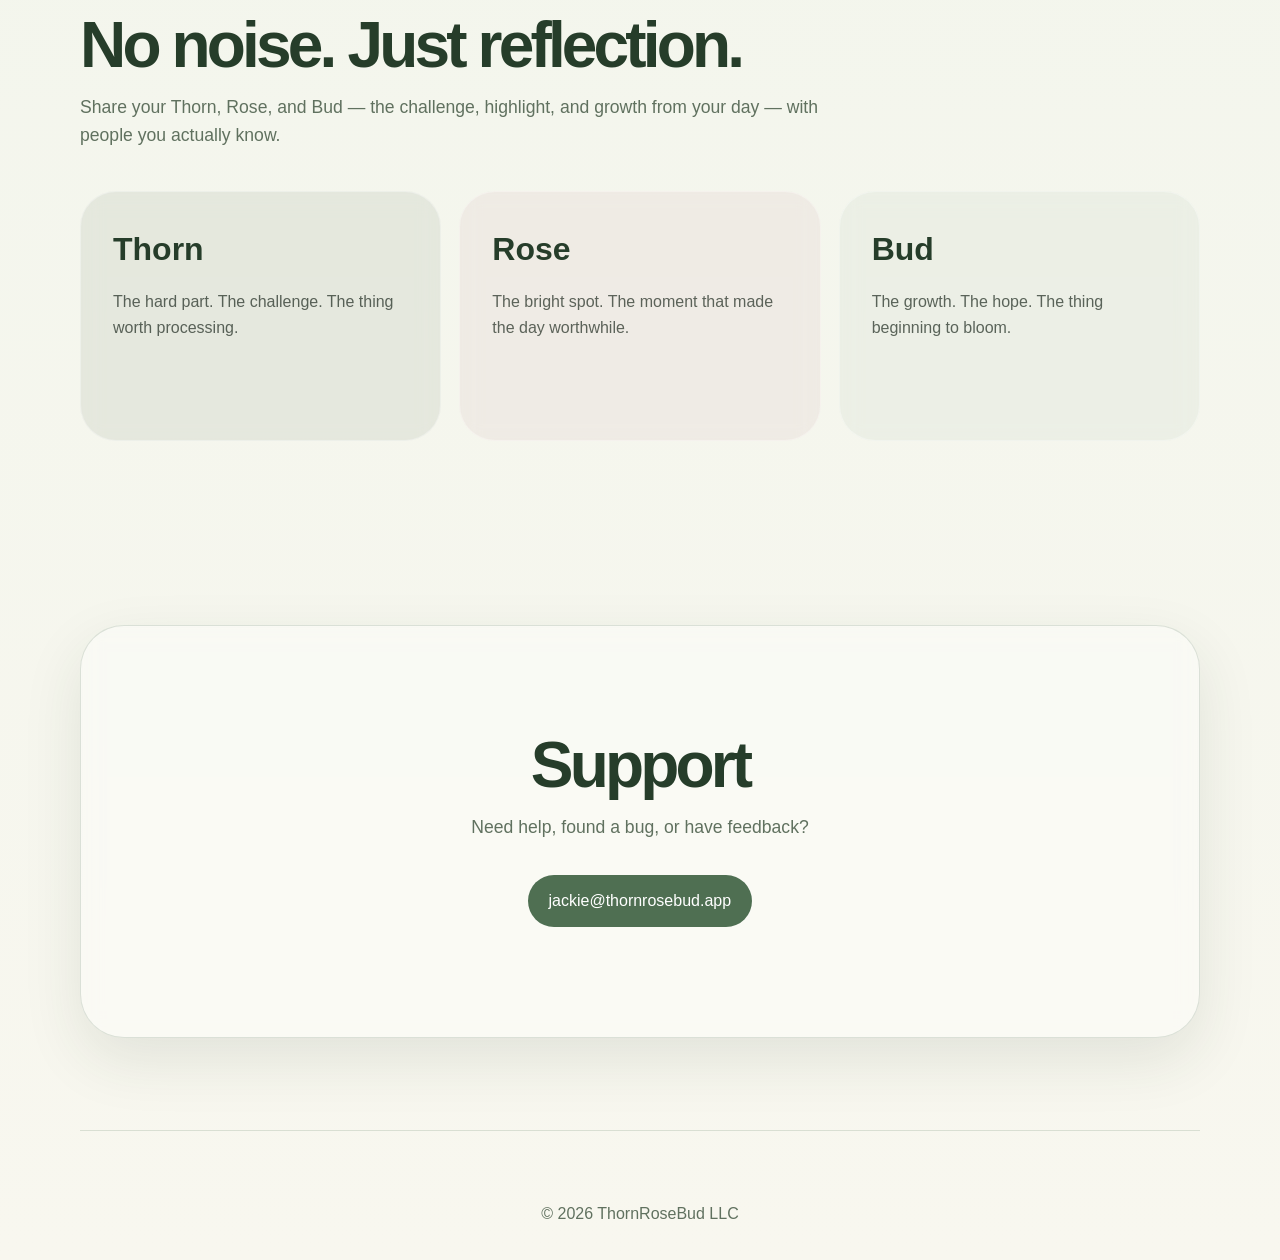
==== commit 1d740f81: "update button to app store download" ====
--- a/index.html
+++ b/index.html
@@ -40,11 +40,11 @@
 
         <a
   class="testflight-button"
-  href="https://testflight.apple.com/join/8fgBptCW"
+  href="https://apps.apple.com/us/app/trb-thornrosebud/id6762532337"
   target="_blank"
   rel="noopener noreferrer"
 >
-  Join the Beta on TestFlight
+  Download in the App Store
 </a>
 
         <div class="carousel-window">
--- a/css/styles.css
+++ b/css/styles.css
@@ -248,6 +248,9 @@
 .section-heading {
   margin-top: 0px;
   max-width: 760px;
+  margin-bottom: 42px;
+
+
 }
 
 h2 {
